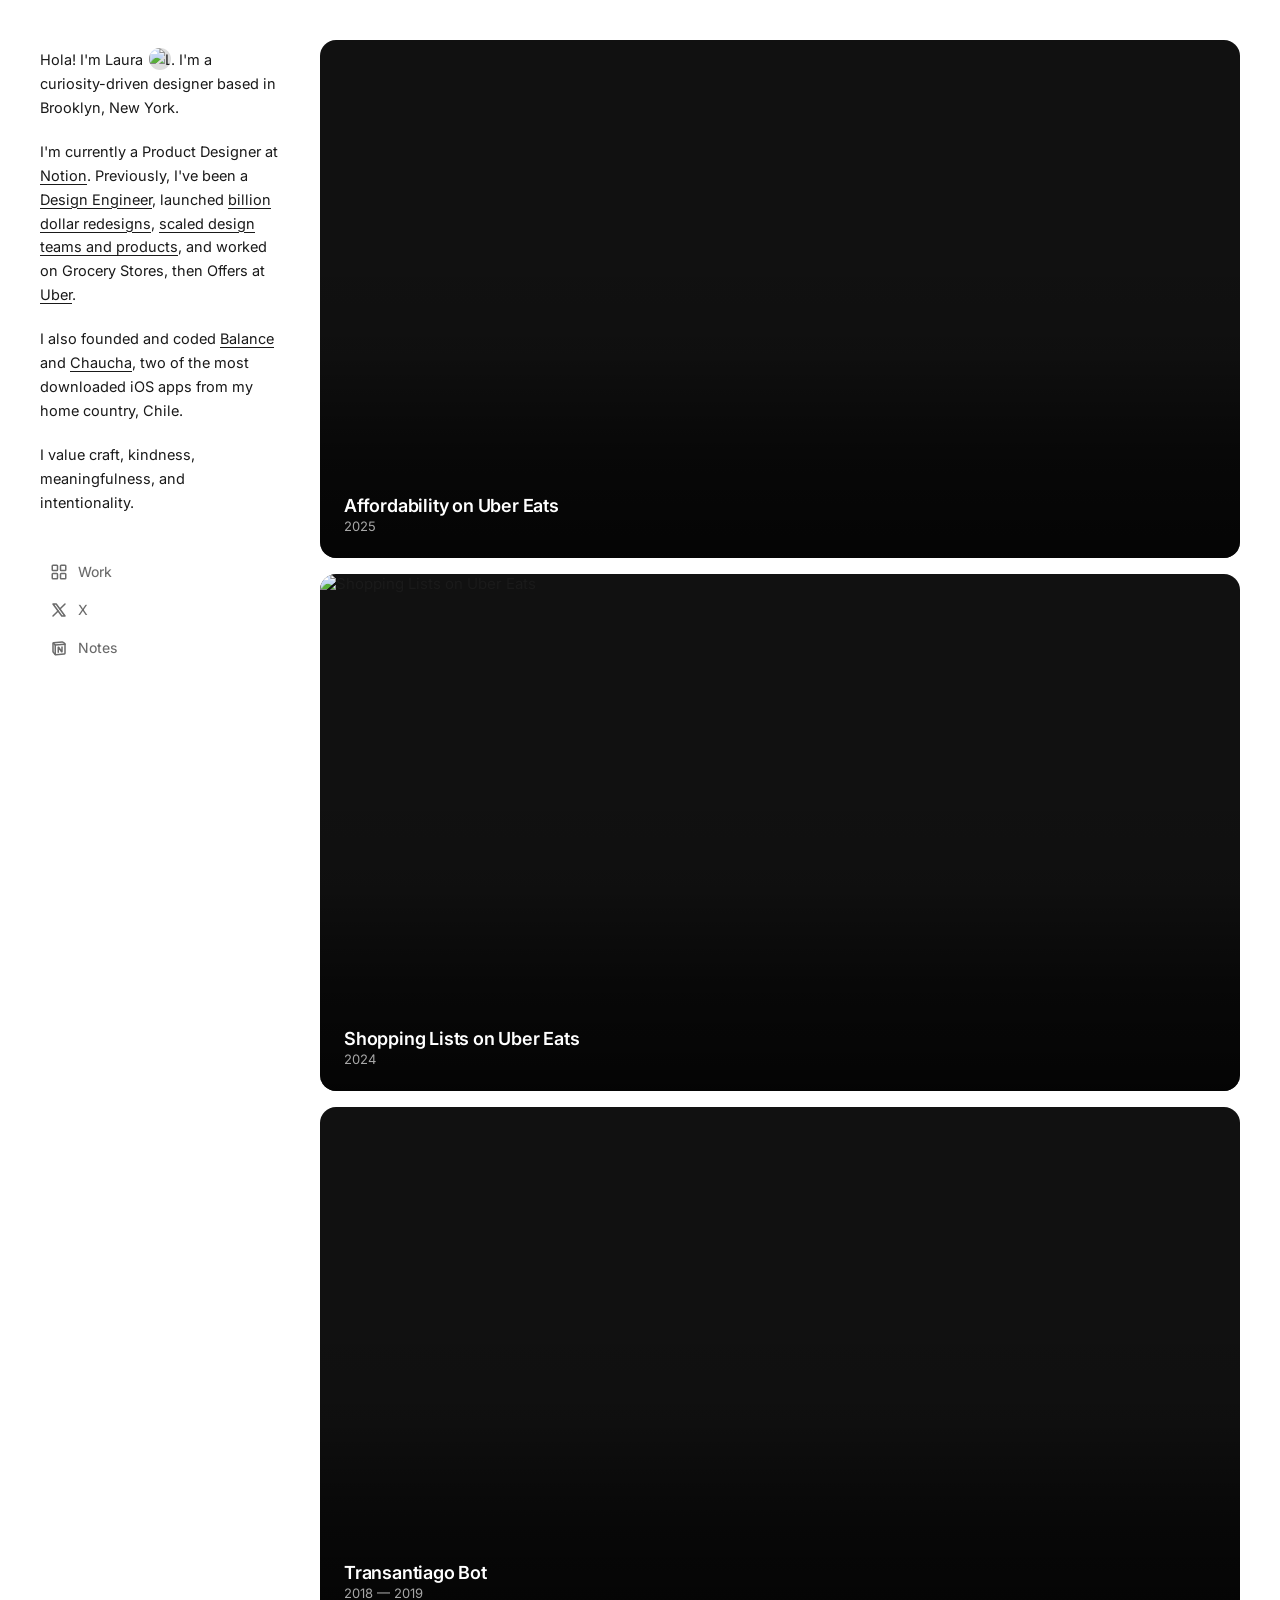
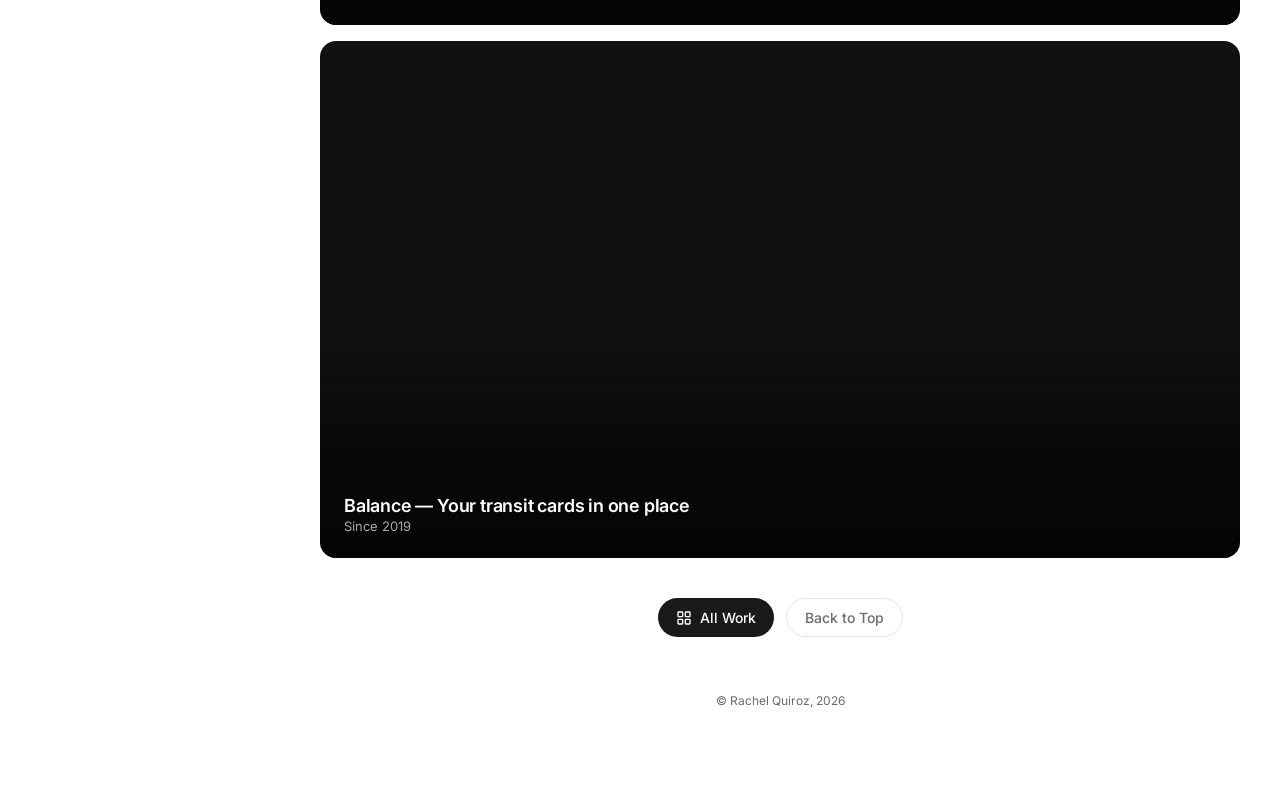
==== Index.html @ 3ce71fff "primer commit: proyecto inicial" ====
<!DOCTYPE html>
<html lang="en">
<head>
  <meta charset="UTF-8" />
  <meta name="viewport" content="width=device-width, initial-scale=1.0" />
  <title>Laura Sandoval — Product Designer at Notion</title>
  <link rel="stylesheet" href="Style.css" />
  <link rel="preconnect" href="https://fonts.googleapis.com" />
  <link rel="preconnect" href="https://fonts.gstatic.com" crossorigin />
  <link href="https://fonts.googleapis.com/css2?family=Inter:wght@300;400;500;600&display=swap" rel="stylesheet" />
  <style>
    *, *::before, *::after {
      box-sizing: border-box;
      margin: 0;
      padding: 0;
    }

    :root {
      --bg: #ffffff;
      --text: #1a1a1a;
      --text-secondary: #6b6b6b;
      --border: #e5e5e5;
      --nav-width: 260px;
      --sidebar-width: 320px;
    }

    html {
      font-family: 'Inter', -apple-system, BlinkMacSystemFont, sans-serif;
      background: var(--bg);
      color: var(--text);
      font-size: 15px;
      -webkit-font-smoothing: antialiased;
    }

    a {
      color: inherit;
      text-decoration: none;
    }

    /* ── TOP NAV (mobile tabs) ── */
    .nav-tabs {
      display: none;
      position: fixed;
      bottom: 0;
      left: 0;
      right: 0;
      z-index: 100;
      background: rgba(255,255,255,0.92);
      backdrop-filter: blur(12px);
      border-top: 1px solid var(--border);
      padding: 8px 0 max(8px, env(safe-area-inset-bottom));
      justify-content: space-around;
    }

    .nav-tabs a {
      display: flex;
      flex-direction: column;
      align-items: center;
      gap: 4px;
      font-size: 11px;
      color: var(--text-secondary);
      padding: 4px 16px;
    }

    .nav-tabs a svg {
      width: 22px;
      height: 22px;
    }

    /* ── LAYOUT ── */
    .home {
      display: flex;
      min-height: 100vh;
    }

    /* ── SIDEBAR ── */
    .sidebar {
      width: var(--sidebar-width);
      min-height: 100vh;
      padding: 48px 40px;
      position: sticky;
      top: 0;
      height: 100vh;
      display: flex;
      flex-direction: column;
      gap: 40px;
      flex-shrink: 0;
    }

    .intro p {
      line-height: 1.65;
      color: var(--text);
      font-size: 14.5px;
    }

    .intro p + p {
      margin-top: 20px;
    }

    .intro a {
      text-decoration: underline;
      text-underline-offset: 3px;
    }

    .intro a:hover {
      opacity: 0.6;
    }

    .emoji-avatar {
      display: inline-block;
      width: 22px;
      height: 22px;
      border-radius: 50%;
      vertical-align: -5px;
      margin-left: 2px;
      background: #ddd;
      overflow: hidden;
    }

    .emoji-avatar img {
      width: 100%;
      height: 100%;
      object-fit: cover;
    }

    /* Sidebar nav buttons */
    .sidebar-nav {
      display: flex;
      flex-direction: column;
      gap: 4px;
    }

    .sidebar-nav a {
      display: flex;
      align-items: center;
      gap: 10px;
      padding: 8px 10px;
      border-radius: 8px;
      color: var(--text-secondary);
      font-size: 14px;
      font-weight: 450;
      transition: background 0.15s, color 0.15s;
    }

    .sidebar-nav a:hover {
      background: #f5f5f5;
      color: var(--text);
    }

    .sidebar-nav a svg {
      width: 18px;
      height: 18px;
      flex-shrink: 0;
      stroke: currentColor;
    }

    /* ── PROJECTS GRID ── */
    .featured-projects {
      flex: 1;
      padding: 40px 40px 40px 0;
      display: flex;
      flex-direction: column;
      gap: 16px;
    }

    .project-card {
      position: relative;
      border-radius: 16px;
      overflow: hidden;
      background: #111;
      aspect-ratio: 16 / 9;
      cursor: pointer;
      flex-shrink: 0;
    }

    .project-card:hover .project-thumbnail {
      transform: scale(1.02);
    }

    .project-thumbnail {
      width: 100%;
      height: 100%;
      object-fit: cover;
      display: block;
      transition: transform 0.4s ease;
    }

    .project-card video.project-thumbnail {
      width: 100%;
      height: 100%;
      object-fit: cover;
    }

    /* Progressive blur overlay */
    .project-overlay {
      position: absolute;
      inset: 0;
      background: linear-gradient(
        to bottom,
        transparent 40%,
        rgba(0,0,0,0.1) 60%,
        rgba(0,0,0,0.55) 80%,
        rgba(0,0,0,0.75) 100%
      );
      display: flex;
      align-items: flex-end;
      padding: 24px;
      gap: 6px;
    }

    .project-info {
      display: flex;
      flex-direction: column;
      gap: 2px;
    }

    .project-title {
      color: #fff;
      font-size: 18px;
      font-weight: 600;
      letter-spacing: -0.2px;
    }

    .project-year {
      color: rgba(255,255,255,0.65);
      font-size: 13px;
      font-weight: 400;
    }

    /* ── VIEW ALL BUTTON ── */
    .view-all-wrap {
      display: flex;
      justify-content: center;
      padding: 24px 0 16px;
      gap: 12px;
    }

    .btn {
      display: inline-flex;
      align-items: center;
      gap: 8px;
      padding: 10px 18px;
      border-radius: 100px;
      font-size: 14px;
      font-weight: 500;
      cursor: pointer;
      border: none;
      transition: background 0.15s, opacity 0.15s;
      font-family: inherit;
    }

    .btn-secondary {
      background: #1a1a1a;
      color: #fff;
    }

    .btn-secondary:hover {
      opacity: 0.8;
    }

    .btn-tertiary {
      background: transparent;
      color: var(--text-secondary);
      border: 1px solid var(--border);
    }

    .btn-tertiary:hover {
      background: #f5f5f5;
      color: var(--text);
    }

    .btn svg {
      width: 16px;
      height: 16px;
    }

    /* ── FOOTER ── */
    footer {
      text-align: center;
      font-size: 12px;
      color: var(--text-secondary);
      padding: 24px 0 40px;
    }

    /* ── RESPONSIVE ── */
    @media (max-width: 860px) {
      .home {
        flex-direction: column;
      }

      .sidebar {
        width: 100%;
        height: auto;
        position: static;
        padding: 32px 24px 24px;
        gap: 28px;
      }

      .sidebar-nav {
        flex-direction: row;
        flex-wrap: wrap;
      }

      .featured-projects {
        padding: 0 24px 100px;
      }

      .nav-tabs {
        display: flex;
      }

      .project-title {
        font-size: 15px;
      }
    }

    @media (max-width: 480px) {
      .sidebar {
        padding: 28px 20px 20px;
      }

      .featured-projects {
        padding: 0 16px 100px;
      }
    }
  </style>
</head>
<body>

  <!-- Mobile bottom nav -->
  <nav class="nav-tabs">
    <a href="#">
      <svg viewBox="0 0 24 24" fill="none" stroke="currentColor" stroke-width="2" stroke-linecap="round" stroke-linejoin="round"><rect x="3" y="3" width="7" height="7" rx="1"/><rect x="14" y="3" width="7" height="7" rx="1"/><rect x="3" y="14" width="7" height="7" rx="1"/><rect x="14" y="14" width="7" height="7" rx="1"/></svg>
      Work
    </a>
    <a href="https://x.com/laurasideral" target="_blank">
      <svg viewBox="0 0 24 24" fill="none" stroke="currentColor" stroke-width="2" stroke-linecap="round" stroke-linejoin="round"><path d="M4 4l11.733 16h4.267l-11.733-16z"/><path d="M4 20l6.768-6.768m2.46-2.46L20 4"/></svg>
      X
    </a>
    <a href="https://notes.lausandoval.com/" target="_blank">
      <svg viewBox="0 0 24 24" fill="none" stroke="currentColor" stroke-width="2" stroke-linecap="round" stroke-linejoin="round"><path d="M11 17.5v-6.5h.5l4 6h.5v-6.5"/><path d="M19.077 20.071l-11.53.887a1 1 0 0 1-.876-.397l-2.471-3.294a1 1 0 0 1-.2-.6v-10.741a1 1 0 0 1 .923-.997l11.389-.876a2 2 0 0 1 1.262.33l1.535 1.023a2 2 0 0 1 .891 1.664v12.004a1 1 0 0 1-.923.997z"/><path d="M4.5 5.5l2.5 2.5"/><path d="M20 7l-13 1v12.5"/></svg>
      Notes
    </a>
  </nav>

  <div class="home">

    <!-- ── SIDEBAR ── -->
    <section class="sidebar">
      <div class="intro">
        <p>Hola! I'm Laura <span class="emoji-avatar"><img src="https://assets.lausandoval.com/profile-pic.jpg" alt="Laura Sandoval" /></span>. I'm a curiosity-driven designer based in Brooklyn, New York.</p>
        <p>I'm currently a Product Designer at <a href="https://notion.so">Notion</a>. Previously, I've been a <a href="#">Design Engineer</a>, launched <a href="#">billion dollar redesigns</a>, <a href="#">scaled design teams and products</a>, and worked on Grocery Stores, then Offers at <a href="#">Uber</a>.</p>
        <p>I also founded and coded <a href="#">Balance</a> and <a href="#">Chaucha</a>, two of the most downloaded iOS apps from my home country, Chile.</p>
        <p>I value craft, kindness, meaningfulness, and intentionality.</p>
      </div>

      <nav class="sidebar-nav">
        <a href="#">
          <svg viewBox="0 0 24 24" fill="none" stroke="currentColor" stroke-width="2" stroke-linecap="round" stroke-linejoin="round"><rect x="3" y="3" width="7" height="7" rx="1"/><rect x="14" y="3" width="7" height="7" rx="1"/><rect x="3" y="14" width="7" height="7" rx="1"/><rect x="14" y="14" width="7" height="7" rx="1"/></svg>
          Work
        </a>
        <a href="https://x.com/laurasideral" target="_blank">
          <svg viewBox="0 0 24 24" fill="none" stroke="currentColor" stroke-width="2" stroke-linecap="round" stroke-linejoin="round"><path d="M4 4l11.733 16h4.267l-11.733-16z"/><path d="M4 20l6.768-6.768m2.46-2.46L20 4"/></svg>
          X
        </a>
        <a href="https://notes.lausandoval.com/" target="_blank">
          <svg viewBox="0 0 24 24" fill="none" stroke="currentColor" stroke-width="2" stroke-linecap="round" stroke-linejoin="round"><path d="M11 17.5v-6.5h.5l4 6h.5v-6.5"/><path d="M19.077 20.071l-11.53.887a1 1 0 0 1-.876-.397l-2.471-3.294a1 1 0 0 1-.2-.6v-10.741a1 1 0 0 1 .923-.997l11.389-.876a2 2 0 0 1 1.262.33l1.535 1.023a2 2 0 0 1 .891 1.664v12.004a1 1 0 0 1-.923.997z"/><path d="M4.5 5.5l2.5 2.5"/><path d="M20 7l-13 1v12.5"/></svg>
          Notes
        </a>
      </nav>
    </section>

    <!-- ── PROJECTS ── -->
    <section class="featured-projects">

      <!-- Project 1 -->
      <a href="#" class="project-card">
        <video class="project-thumbnail" autoplay muted loop playsinline preload="metadata">
          <source src="https://assets.lausandoval.com/design-work/uber/uber-eats-affordability/savings-tracker-cover.mp4" type="video/mp4" />
        </video>
        <div class="project-overlay">
          <div class="project-info">
            <span class="project-title">Affordability on Uber Eats</span>
            <span class="project-year">2025</span>
          </div>
        </div>
      </a>

      <!-- Project 2 -->
      <a href="#" class="project-card">
        <img class="project-thumbnail" src="https://assets.lausandoval.com/design-work/uber/shopping-lists/shopping-lists-cover.png" alt="Shopping Lists on Uber Eats" loading="lazy" />
        <div class="project-overlay">
          <div class="project-info">
            <span class="project-title">Shopping Lists on Uber Eats</span>
            <span class="project-year">2024</span>
          </div>
        </div>
      </a>

      <!-- Project 3 -->
      <a href="#" class="project-card">
        <video class="project-thumbnail" autoplay muted loop playsinline preload="metadata">
          <source src="https://assets.lausandoval.com/design-work/transantiago-bot/transantiago-bot-cover.mp4" type="video/mp4" />
        </video>
        <div class="project-overlay">
          <div class="project-info">
            <span class="project-title">Transantiago Bot</span>
            <span class="project-year">2018 — 2019</span>
          </div>
        </div>
      </a>

      <!-- Project 4 -->
      <a href="#" class="project-card">
        <video class="project-thumbnail" autoplay muted loop playsinline preload="metadata">
          <source src="https://assets.lausandoval.com/design-work/balance/app/balance-cover.mp4" type="video/mp4" />
        </video>
        <div class="project-overlay">
          <div class="project-info">
            <span class="project-title">Balance — Your transit cards in one place</span>
            <span class="project-year">Since 2019</span>
          </div>
        </div>
      </a>

      <!-- View All -->
      <div class="view-all-wrap">
        <button class="btn btn-secondary">
          <svg viewBox="0 0 24 24" fill="none" stroke="currentColor" stroke-width="2" stroke-linecap="round" stroke-linejoin="round"><rect x="3" y="3" width="7" height="7" rx="1"/><rect x="14" y="3" width="7" height="7" rx="1"/><rect x="3" y="14" width="7" height="7" rx="1"/><rect x="14" y="14" width="7" height="7" rx="1"/></svg>
          All Work
        </button>
        <button class="btn btn-tertiary">Back to Top</button>
      </div>

      <footer>
        <p>© Rachel Quiroz, 2026</p>
      </footer>

    </section>
  </div>

</body>
</html>
---- Style.css ----
/* ── RESET ── */
*, *::before, *::after {
  box-sizing: border-box;
  margin: 0;
  padding: 0;
}

/* ── VARIABLES ── */
:root {
  --bg: #ffffff;
  --text: #1a1a1a;
  --text-secondary: #6b6b6b;
  --border: #e5e5e5;
  --nav-width: 260px;
  --sidebar-width: 320px;
}

/* ── BASE ── */
html {
  font-family: 'Inter', -apple-system, BlinkMacSystemFont, sans-serif;
  background: var(--bg);
  color: var(--text);
  font-size: 15px;
  -webkit-font-smoothing: antialiased;
}

a {
  color: inherit;
  text-decoration: none;
}

/* ── MOBILE BOTTOM NAV ── */
.nav-tabs {
  display: none;
  position: fixed;
  bottom: 0;
  left: 0;
  right: 0;
  z-index: 100;
  background: rgba(255, 255, 255, 0.92);
  backdrop-filter: blur(12px);
  border-top: 1px solid var(--border);
  padding: 8px 0 max(8px, env(safe-area-inset-bottom));
  justify-content: space-around;
}

.nav-tabs a {
  display: flex;
  flex-direction: column;
  align-items: center;
  gap: 4px;
  font-size: 11px;
  color: var(--text-secondary);
  padding: 4px 16px;
}

.nav-tabs a svg {
  width: 22px;
  height: 22px;
}

/* ── LAYOUT ── */
.home {
  display: flex;
  min-height: 100vh;
}

/* ── SIDEBAR ── */
.sidebar {
  width: var(--sidebar-width);
  min-height: 100vh;
  padding: 48px 40px;
  position: sticky;
  top: 0;
  height: 100vh;
  display: flex;
  flex-direction: column;
  gap: 40px;
  flex-shrink: 0;
}

.intro p {
  line-height: 1.65;
  color: var(--text);
  font-size: 14.5px;
}

.intro p + p {
  margin-top: 20px;
}

.intro a {
  text-decoration: underline;
  text-underline-offset: 3px;
}

.intro a:hover {
  opacity: 0.6;
}

.emoji-avatar {
  display: inline-block;
  width: 22px;
  height: 22px;
  border-radius: 50%;
  vertical-align: -5px;
  margin-left: 2px;
  background: #ddd;
  overflow: hidden;
}

.emoji-avatar img {
  width: 100%;
  height: 100%;
  object-fit: cover;
}

/* ── SIDEBAR NAV ── */
.sidebar-nav {
  display: flex;
  flex-direction: column;
  gap: 4px;
}

.sidebar-nav a {
  display: flex;
  align-items: center;
  gap: 10px;
  padding: 8px 10px;
  border-radius: 8px;
  color: var(--text-secondary);
  font-size: 14px;
  font-weight: 450;
  transition: background 0.15s, color 0.15s;
}

.sidebar-nav a:hover {
  background: #f5f5f5;
  color: var(--text);
}

.sidebar-nav a svg {
  width: 18px;
  height: 18px;
  flex-shrink: 0;
  stroke: currentColor;
}

/* ── PROJECTS FEED ── */
.featured-projects {
  flex: 1;
  padding: 40px 40px 40px 0;
  display: flex;
  flex-direction: column;
  gap: 16px;
}

.project-card {
  position: relative;
  border-radius: 16px;
  overflow: hidden;
  background: #111;
  aspect-ratio: 16 / 9;
  cursor: pointer;
  flex-shrink: 0;
}

.project-card:hover .project-thumbnail {
  transform: scale(1.02);
}

.project-thumbnail {
  width: 100%;
  height: 100%;
  object-fit: cover;
  display: block;
  transition: transform 0.4s ease;
}

.project-card video.project-thumbnail {
  width: 100%;
  height: 100%;
  object-fit: cover;
}

/* Progressive blur overlay */
.project-overlay {
  position: absolute;
  inset: 0;
  background: linear-gradient(
    to bottom,
    transparent 40%,
    rgba(0, 0, 0, 0.1) 60%,
    rgba(0, 0, 0, 0.55) 80%,
    rgba(0, 0, 0, 0.75) 100%
  );
  display: flex;
  align-items: flex-end;
  padding: 24px;
  gap: 6px;
}

.project-info {
  display: flex;
  flex-direction: column;
  gap: 2px;
}

.project-title {
  color: #fff;
  font-size: 18px;
  font-weight: 600;
  letter-spacing: -0.2px;
}

.project-year {
  color: rgba(255, 255, 255, 0.65);
  font-size: 13px;
  font-weight: 400;
}

/* ── BUTTONS ── */
.view-all-wrap {
  display: flex;
  justify-content: center;
  padding: 24px 0 16px;
  gap: 12px;
}

.btn {
  display: inline-flex;
  align-items: center;
  gap: 8px;
  padding: 10px 18px;
  border-radius: 100px;
  font-size: 14px;
  font-weight: 500;
  cursor: pointer;
  border: none;
  transition: background 0.15s, opacity 0.15s;
  font-family: inherit;
}

.btn-secondary {
  background: #1a1a1a;
  color: #fff;
}

.btn-secondary:hover {
  opacity: 0.8;
}

.btn-tertiary {
  background: transparent;
  color: var(--text-secondary);
  border: 1px solid var(--border);
}

.btn-tertiary:hover {
  background: #f5f5f5;
  color: var(--text);
}

.btn svg {
  width: 16px;
  height: 16px;
}

/* ── FOOTER ── */
footer {
  text-align: center;
  font-size: 12px;
  color: var(--text-secondary);
  padding: 24px 0 40px;
}

/* ── RESPONSIVE ── */
@media (max-width: 860px) {
  .home {
    flex-direction: column;
  }

  .sidebar {
    width: 100%;
    height: auto;
    position: static;
    padding: 32px 24px 24px;
    gap: 28px;
  }

  .sidebar-nav {
    flex-direction: row;
    flex-wrap: wrap;
  }

  .featured-projects {
    padding: 0 24px 100px;
  }

  .nav-tabs {
    display: flex;
  }

  .project-title {
    font-size: 15px;
  }
}

@media (max-width: 480px) {
  .sidebar {
    padding: 28px 20px 20px;
  }

  .featured-projects {
    padding: 0 16px 100px;
  }
}
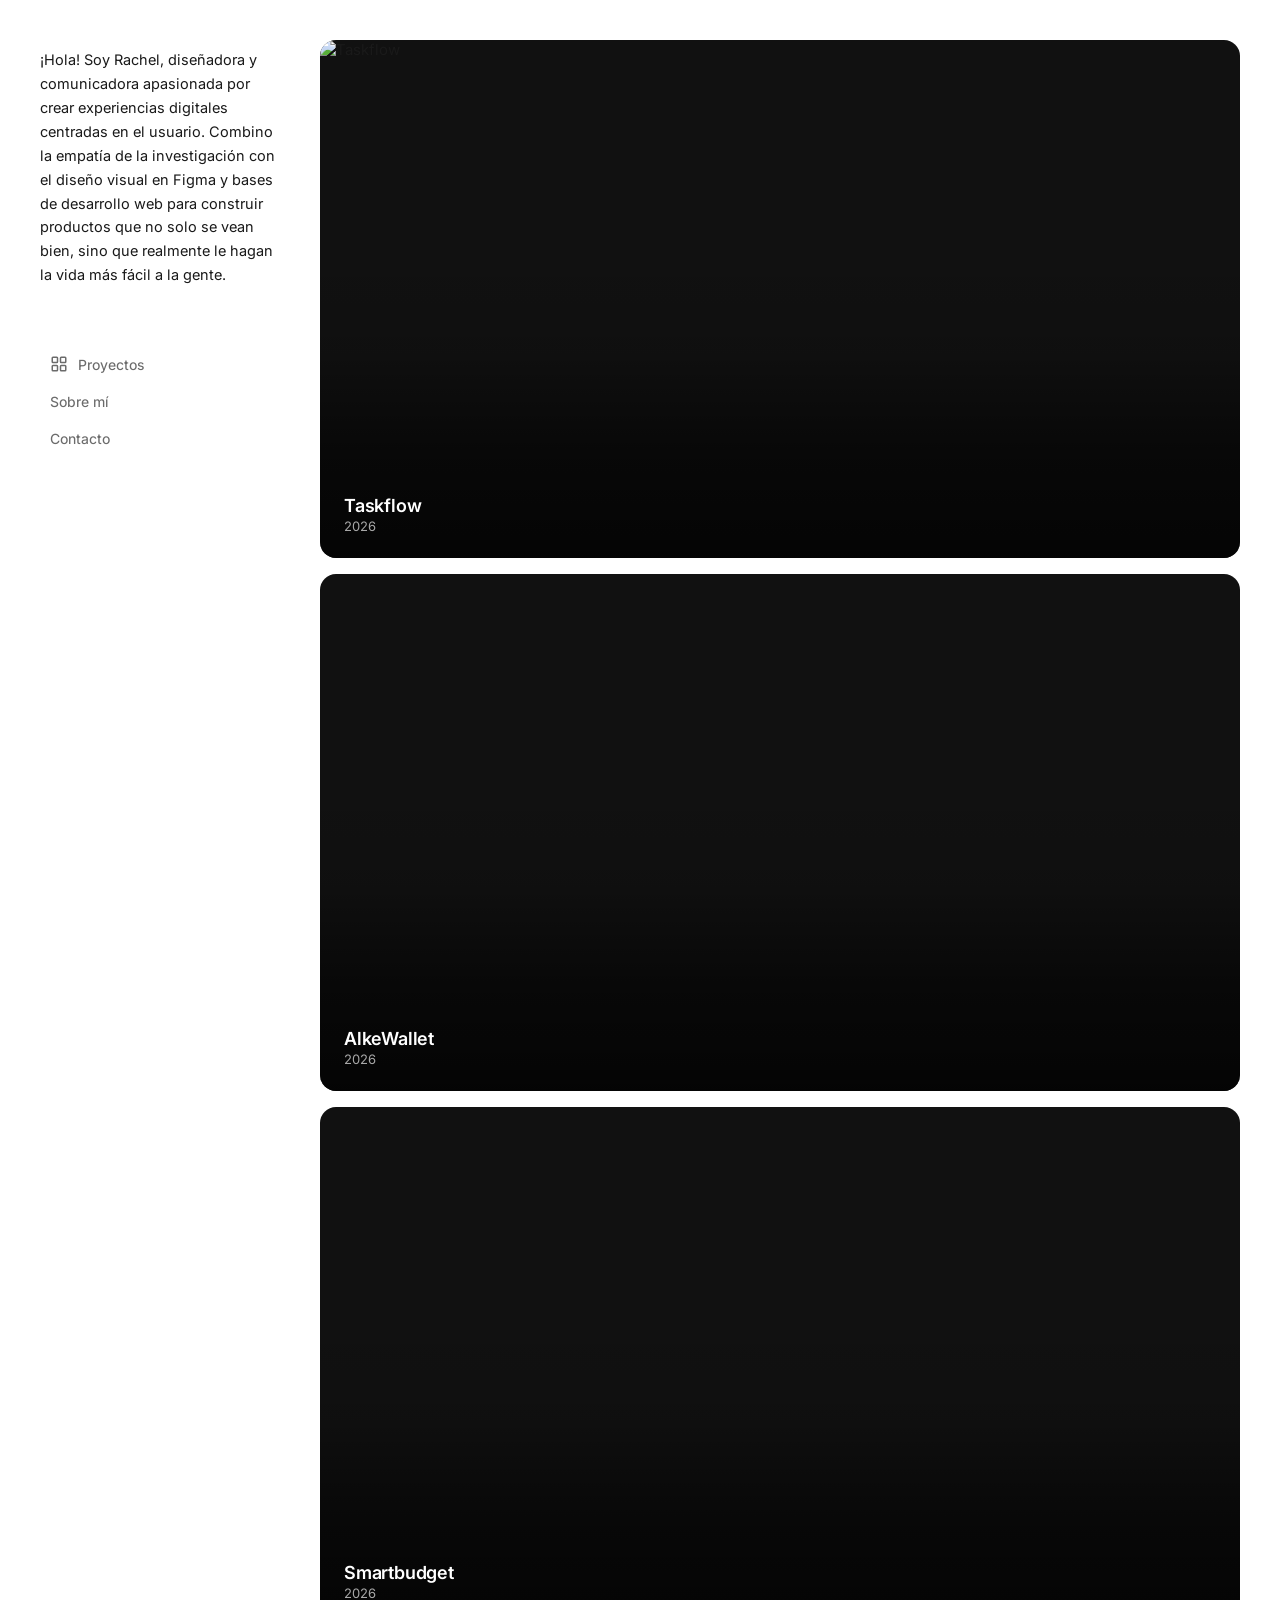
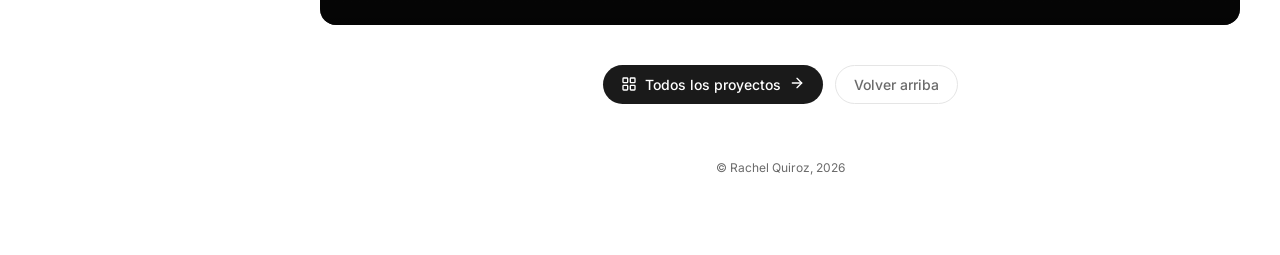
==== commit 9d572fec: "correcciones botones" ====
--- a/Index.html
+++ b/Index.html
@@ -1,445 +1,158 @@
-
 <!DOCTYPE html>
 <html lang="en">
+
 <head>
   <meta charset="UTF-8" />
   <meta name="viewport" content="width=device-width, initial-scale=1.0" />
-  <title>Laura Sandoval — Product Designer at Notion</title>
+  <title>Rachel Quiroz - Product Designer</title>
   <link rel="stylesheet" href="Style.css" />
   <link rel="preconnect" href="https://fonts.googleapis.com" />
   <link rel="preconnect" href="https://fonts.gstatic.com" crossorigin />
   <link href="https://fonts.googleapis.com/css2?family=Inter:wght@300;400;500;600&display=swap" rel="stylesheet" />
-  <style>
-    *, *::before, *::after {
-      box-sizing: border-box;
-      margin: 0;
-      padding: 0;
-    }
 
-    :root {
-      --bg: #ffffff;
-      --text: #1a1a1a;
-      --text-secondary: #6b6b6b;
-      --border: #e5e5e5;
-      --nav-width: 260px;
-      --sidebar-width: 320px;
-    }
+  <head>
 
-    html {
-      font-family: 'Inter', -apple-system, BlinkMacSystemFont, sans-serif;
-      background: var(--bg);
-      color: var(--text);
-      font-size: 15px;
-      -webkit-font-smoothing: antialiased;
-    }
+  <body>
 
-    a {
-      color: inherit;
-      text-decoration: none;
-    }
+    <!-- Mobile bottom nav -->
+    <nav class="nav-tabs">
+      <a href="#">
+        <svg viewBox="0 0 24 24" fill="none" stroke="currentColor" stroke-width="2" stroke-linecap="round"
+          stroke-linejoin="round">
+          <rect x="3" y="3" width="7" height="7" rx="1" />
+          <rect x="14" y="3" width="7" height="7" rx="1" />
+          <rect x="3" y="14" width="7" height="7" rx="1" />
+          <rect x="14" y="14" width="7" height="7" rx="1" />
+        </svg>
+        Work
+      </a>
+      <a href="https://x.com/laurasideral" target="_blank">
+        <svg viewBox="0 0 24 24" fill="none" stroke="currentColor" stroke-width="2" stroke-linecap="round"
+          stroke-linejoin="round">
+          <path d="M4 4l11.733 16h4.267l-11.733-16z" />
+          <path d="M4 20l6.768-6.768m2.46-2.46L20 4" />
+        </svg>
 
-    /* ── TOP NAV (mobile tabs) ── */
-    .nav-tabs {
-      display: none;
-      position: fixed;
-      bottom: 0;
-      left: 0;
-      right: 0;
-      z-index: 100;
-      background: rgba(255,255,255,0.92);
-      backdrop-filter: blur(12px);
-      border-top: 1px solid var(--border);
-      padding: 8px 0 max(8px, env(safe-area-inset-bottom));
-      justify-content: space-around;
-    }
+      </a>
+      <a href="https://notes.lausandoval.com/" target="_blank">
+        <svg viewBox="0 0 24 24" fill="none" stroke="currentColor" stroke-width="2" stroke-linecap="round"
+          stroke-linejoin="round">
+          <path d="M11 17.5v-6.5h.5l4 6h.5v-6.5" />
+          <path
+            d="M19.077 20.071l-11.53.887a1 1 0 0 1-.876-.397l-2.471-3.294a1 1 0 0 1-.2-.6v-10.741a1 1 0 0 1 .923-.997l11.389-.876a2 2 0 0 1 1.262.33l1.535 1.023a2 2 0 0 1 .891 1.664v12.004a1 1 0 0 1-.923.997z" />
+          <path d="M4.5 5.5l2.5 2.5" />
+          <path d="M20 7l-13 1v12.5" />
+        </svg>
+        About me
+      </a>
+    </nav>
 
-    .nav-tabs a {
-      display: flex;
-      flex-direction: column;
-      align-items: center;
-      gap: 4px;
-      font-size: 11px;
-      color: var(--text-secondary);
-      padding: 4px 16px;
-    }
+    <div class="home">
 
-    .nav-tabs a svg {
-      width: 22px;
-      height: 22px;
-    }
+      <!-- ── SIDEBAR ── -->
+      <section class="sidebar">
+        <div class="intro">
+          <p>¡Hola! Soy Rachel, diseñadora y comunicadora apasionada por crear experiencias digitales centradas en el
+            usuario. Combino la empatía de la investigación con el diseño visual en Figma y bases de desarrollo web para
+            construir productos que no solo se vean bien, sino que realmente le hagan la vida más fácil a la gente.
+          <p>
+        </div>
 
-    /* ── LAYOUT ── */
-    .home {
-      display: flex;
-      min-height: 100vh;
-    }
+        <nav class="sidebar-nav">
+          <a href="#">
+            <svg viewBox="0 0 24 24" fill="none" stroke="currentColor" stroke-width="2" stroke-linecap="round"
+              stroke-linejoin="round">
+              <rect x="3" y="3" width="7" height="7" rx="1" />
+              <rect x="14" y="3" width="7" height="7" rx="1" />
+              <rect x="3" y="14" width="7" height="7" rx="1" />
+              <rect x="14" y="14" width="7" height="7" rx="1" />
+            </svg>
+            Proyectos
+          </a>
+          <a href="https://x.com/laurasideral" target="_blank">
+          
+            Sobre mí
+          </a>
+          <a href="https://notes.lausandoval.com/" target="_blank">
 
-    /* ── SIDEBAR ── */
-    .sidebar {
-      width: var(--sidebar-width);
-      min-height: 100vh;
-      padding: 48px 40px;
-      position: sticky;
-      top: 0;
-      height: 100vh;
-      display: flex;
-      flex-direction: column;
-      gap: 40px;
-      flex-shrink: 0;
-    }
+            Contacto
+          </a>
+        </nav>
+      </section>
 
-    .intro p {
-      line-height: 1.65;
-      color: var(--text);
-      font-size: 14.5px;
-    }
+      <!-- ── PROJECTS ── -->
+      <section class="featured-projects">
 
-    .intro p + p {
-      margin-top: 20px;
-    }
+        <!-- Project 1 -->
+        <a href="#" class="project-card">
+          <img class="project-thumbnail"
+            src="https://assets.lausandoval.com/design-work/uber/shopping-lists/shopping-lists-cover.png" alt="Taskflow"
+            loading="lazy" />
+          <div class="project-overlay">
+            <div class="project-info">
+              <span class="project-title">Taskflow</span>
+              <span class="project-year">2026</span>
+            </div>
+          </div>
+        </a>
 
-    .intro a {
-      text-decoration: underline;
-      text-underline-offset: 3px;
-    }
+        <!-- Project 2 -->
+        <a href="#" class="project-card">
+          <video class="project-thumbnail" autoplay muted loop playsinline preload="metadata">
+            <source src="https://assets.lausandoval.com/design-work/transantiago-bot/transantiago-bot-cover.mp4"
+              type="video/mp4" />
+          </video>
+          <div class="project-overlay">
+            <div class="project-info">
+              <span class="project-title">AlkeWallet</span>
+              <span class="project-year">2026</span>
+            </div>
+          </div>
+        </a>
 
-    .intro a:hover {
-      opacity: 0.6;
-    }
+        <!-- Project 3 -->
+        <a href="#" class="project-card">
+          <video class="project-thumbnail" autoplay muted loop playsinline preload="metadata">
+            <source src="https://assets.lausandoval.com/design-work/balance/app/balance-cover.mp4" type="video/mp4" />
+          </video>
+          <div class="project-overlay">
+            <div class="project-info">
+              <span class="project-title">Smartbudget</span>
+              <span class="project-year">2026</span>
+            </div>
+          </div>
+        </a>
 
-    .emoji-avatar {
-      display: inline-block;
-      width: 22px;
-      height: 22px;
-      border-radius: 50%;
-      vertical-align: -5px;
-      margin-left: 2px;
-      background: #ddd;
-      overflow: hidden;
-    }
+        <!-- View All -->
+        <div class="view-all-wrap">
+          <a href="https://rqsalinas.myportfolio.com" target="_blank" rel="noopener noreferrer"
+            class="btn btn-secondary">
+            <svg viewBox="0 0 24 24" fill="none" stroke="currentColor" stroke-width="2" stroke-linecap="round"
+              stroke-linejoin="round">
+              <rect x="3" y="3" width="7" height="7" rx="1" />
+              <rect x="14" y="3" width="7" height="7" rx="1" />
+              <rect x="3" y="14" width="7" height="7" rx="1" />
+              <rect x="14" y="14" width="7" height="7" rx="1" />
+            </svg>
+            Todos los proyectos
+            <div class="btn-arrow">
+              <svg viewBox="0 0 24 24" fill="none" stroke="currentColor" stroke-width="2" stroke-linecap="round"
+                stroke-linejoin="round">
+                <line x1="5" y1="12" x2="19" y2="12" />
+                <polyline points="12 5 19 12 12 19" />
+              </svg>
+            </div>
+          </a>
 
-    .emoji-avatar img {
-      width: 100%;
-      height: 100%;
-      object-fit: cover;
-    }
+          <button class="btn btn-tertiary" onclick="window.scrollTo({ top: 0, behavior: 'smooth' });">
+            Volver arriba
+          </button>
+        </div>
 
-    /* Sidebar nav buttons */
-    .sidebar-nav {
-      display: flex;
-      flex-direction: column;
-      gap: 4px;
-    }
+        <footer>
+          <p>© Rachel Quiroz, 2026</p>
+        </footer>
 
-    .sidebar-nav a {
-      display: flex;
-      align-items: center;
-      gap: 10px;
-      padding: 8px 10px;
-      border-radius: 8px;
-      color: var(--text-secondary);
-      font-size: 14px;
-      font-weight: 450;
-      transition: background 0.15s, color 0.15s;
-    }
+  </body>
 
-    .sidebar-nav a:hover {
-      background: #f5f5f5;
-      color: var(--text);
-    }
-
-    .sidebar-nav a svg {
-      width: 18px;
-      height: 18px;
-      flex-shrink: 0;
-      stroke: currentColor;
-    }
-
-    /* ── PROJECTS GRID ── */
-    .featured-projects {
-      flex: 1;
-      padding: 40px 40px 40px 0;
-      display: flex;
-      flex-direction: column;
-      gap: 16px;
-    }
-
-    .project-card {
-      position: relative;
-      border-radius: 16px;
-      overflow: hidden;
-      background: #111;
-      aspect-ratio: 16 / 9;
-      cursor: pointer;
-      flex-shrink: 0;
-    }
-
-    .project-card:hover .project-thumbnail {
-      transform: scale(1.02);
-    }
-
-    .project-thumbnail {
-      width: 100%;
-      height: 100%;
-      object-fit: cover;
-      display: block;
-      transition: transform 0.4s ease;
-    }
-
-    .project-card video.project-thumbnail {
-      width: 100%;
-      height: 100%;
-      object-fit: cover;
-    }
-
-    /* Progressive blur overlay */
-    .project-overlay {
-      position: absolute;
-      inset: 0;
-      background: linear-gradient(
-        to bottom,
-        transparent 40%,
-        rgba(0,0,0,0.1) 60%,
-        rgba(0,0,0,0.55) 80%,
-        rgba(0,0,0,0.75) 100%
-      );
-      display: flex;
-      align-items: flex-end;
-      padding: 24px;
-      gap: 6px;
-    }
-
-    .project-info {
-      display: flex;
-      flex-direction: column;
-      gap: 2px;
-    }
-
-    .project-title {
-      color: #fff;
-      font-size: 18px;
-      font-weight: 600;
-      letter-spacing: -0.2px;
-    }
-
-    .project-year {
-      color: rgba(255,255,255,0.65);
-      font-size: 13px;
-      font-weight: 400;
-    }
-
-    /* ── VIEW ALL BUTTON ── */
-    .view-all-wrap {
-      display: flex;
-      justify-content: center;
-      padding: 24px 0 16px;
-      gap: 12px;
-    }
-
-    .btn {
-      display: inline-flex;
-      align-items: center;
-      gap: 8px;
-      padding: 10px 18px;
-      border-radius: 100px;
-      font-size: 14px;
-      font-weight: 500;
-      cursor: pointer;
-      border: none;
-      transition: background 0.15s, opacity 0.15s;
-      font-family: inherit;
-    }
-
-    .btn-secondary {
-      background: #1a1a1a;
-      color: #fff;
-    }
-
-    .btn-secondary:hover {
-      opacity: 0.8;
-    }
-
-    .btn-tertiary {
-      background: transparent;
-      color: var(--text-secondary);
-      border: 1px solid var(--border);
-    }
-
-    .btn-tertiary:hover {
-      background: #f5f5f5;
-      color: var(--text);
-    }
-
-    .btn svg {
-      width: 16px;
-      height: 16px;
-    }
-
-    /* ── FOOTER ── */
-    footer {
-      text-align: center;
-      font-size: 12px;
-      color: var(--text-secondary);
-      padding: 24px 0 40px;
-    }
-
-    /* ── RESPONSIVE ── */
-    @media (max-width: 860px) {
-      .home {
-        flex-direction: column;
-      }
-
-      .sidebar {
-        width: 100%;
-        height: auto;
-        position: static;
-        padding: 32px 24px 24px;
-        gap: 28px;
-      }
-
-      .sidebar-nav {
-        flex-direction: row;
-        flex-wrap: wrap;
-      }
-
-      .featured-projects {
-        padding: 0 24px 100px;
-      }
-
-      .nav-tabs {
-        display: flex;
-      }
-
-      .project-title {
-        font-size: 15px;
-      }
-    }
-
-    @media (max-width: 480px) {
-      .sidebar {
-        padding: 28px 20px 20px;
-      }
-
-      .featured-projects {
-        padding: 0 16px 100px;
-      }
-    }
-  </style>
-</head>
-<body>
-
-  <!-- Mobile bottom nav -->
-  <nav class="nav-tabs">
-    <a href="#">
-      <svg viewBox="0 0 24 24" fill="none" stroke="currentColor" stroke-width="2" stroke-linecap="round" stroke-linejoin="round"><rect x="3" y="3" width="7" height="7" rx="1"/><rect x="14" y="3" width="7" height="7" rx="1"/><rect x="3" y="14" width="7" height="7" rx="1"/><rect x="14" y="14" width="7" height="7" rx="1"/></svg>
-      Work
-    </a>
-    <a href="https://x.com/laurasideral" target="_blank">
-      <svg viewBox="0 0 24 24" fill="none" stroke="currentColor" stroke-width="2" stroke-linecap="round" stroke-linejoin="round"><path d="M4 4l11.733 16h4.267l-11.733-16z"/><path d="M4 20l6.768-6.768m2.46-2.46L20 4"/></svg>
-      X
-    </a>
-    <a href="https://notes.lausandoval.com/" target="_blank">
-      <svg viewBox="0 0 24 24" fill="none" stroke="currentColor" stroke-width="2" stroke-linecap="round" stroke-linejoin="round"><path d="M11 17.5v-6.5h.5l4 6h.5v-6.5"/><path d="M19.077 20.071l-11.53.887a1 1 0 0 1-.876-.397l-2.471-3.294a1 1 0 0 1-.2-.6v-10.741a1 1 0 0 1 .923-.997l11.389-.876a2 2 0 0 1 1.262.33l1.535 1.023a2 2 0 0 1 .891 1.664v12.004a1 1 0 0 1-.923.997z"/><path d="M4.5 5.5l2.5 2.5"/><path d="M20 7l-13 1v12.5"/></svg>
-      Notes
-    </a>
-  </nav>
-
-  <div class="home">
-
-    <!-- ── SIDEBAR ── -->
-    <section class="sidebar">
-      <div class="intro">
-        <p>Hola! I'm Laura <span class="emoji-avatar"><img src="https://assets.lausandoval.com/profile-pic.jpg" alt="Laura Sandoval" /></span>. I'm a curiosity-driven designer based in Brooklyn, New York.</p>
-        <p>I'm currently a Product Designer at <a href="https://notion.so">Notion</a>. Previously, I've been a <a href="#">Design Engineer</a>, launched <a href="#">billion dollar redesigns</a>, <a href="#">scaled design teams and products</a>, and worked on Grocery Stores, then Offers at <a href="#">Uber</a>.</p>
-        <p>I also founded and coded <a href="#">Balance</a> and <a href="#">Chaucha</a>, two of the most downloaded iOS apps from my home country, Chile.</p>
-        <p>I value craft, kindness, meaningfulness, and intentionality.</p>
-      </div>
-
-      <nav class="sidebar-nav">
-        <a href="#">
-          <svg viewBox="0 0 24 24" fill="none" stroke="currentColor" stroke-width="2" stroke-linecap="round" stroke-linejoin="round"><rect x="3" y="3" width="7" height="7" rx="1"/><rect x="14" y="3" width="7" height="7" rx="1"/><rect x="3" y="14" width="7" height="7" rx="1"/><rect x="14" y="14" width="7" height="7" rx="1"/></svg>
-          Work
-        </a>
-        <a href="https://x.com/laurasideral" target="_blank">
-          <svg viewBox="0 0 24 24" fill="none" stroke="currentColor" stroke-width="2" stroke-linecap="round" stroke-linejoin="round"><path d="M4 4l11.733 16h4.267l-11.733-16z"/><path d="M4 20l6.768-6.768m2.46-2.46L20 4"/></svg>
-          X
-        </a>
-        <a href="https://notes.lausandoval.com/" target="_blank">
-          <svg viewBox="0 0 24 24" fill="none" stroke="currentColor" stroke-width="2" stroke-linecap="round" stroke-linejoin="round"><path d="M11 17.5v-6.5h.5l4 6h.5v-6.5"/><path d="M19.077 20.071l-11.53.887a1 1 0 0 1-.876-.397l-2.471-3.294a1 1 0 0 1-.2-.6v-10.741a1 1 0 0 1 .923-.997l11.389-.876a2 2 0 0 1 1.262.33l1.535 1.023a2 2 0 0 1 .891 1.664v12.004a1 1 0 0 1-.923.997z"/><path d="M4.5 5.5l2.5 2.5"/><path d="M20 7l-13 1v12.5"/></svg>
-          Notes
-        </a>
-      </nav>
-    </section>
-
-    <!-- ── PROJECTS ── -->
-    <section class="featured-projects">
-
-      <!-- Project 1 -->
-      <a href="#" class="project-card">
-        <video class="project-thumbnail" autoplay muted loop playsinline preload="metadata">
-          <source src="https://assets.lausandoval.com/design-work/uber/uber-eats-affordability/savings-tracker-cover.mp4" type="video/mp4" />
-        </video>
-        <div class="project-overlay">
-          <div class="project-info">
-            <span class="project-title">Affordability on Uber Eats</span>
-            <span class="project-year">2025</span>
-          </div>
-        </div>
-      </a>
-
-      <!-- Project 2 -->
-      <a href="#" class="project-card">
-        <img class="project-thumbnail" src="https://assets.lausandoval.com/design-work/uber/shopping-lists/shopping-lists-cover.png" alt="Shopping Lists on Uber Eats" loading="lazy" />
-        <div class="project-overlay">
-          <div class="project-info">
-            <span class="project-title">Shopping Lists on Uber Eats</span>
-            <span class="project-year">2024</span>
-          </div>
-        </div>
-      </a>
-
-      <!-- Project 3 -->
-      <a href="#" class="project-card">
-        <video class="project-thumbnail" autoplay muted loop playsinline preload="metadata">
-          <source src="https://assets.lausandoval.com/design-work/transantiago-bot/transantiago-bot-cover.mp4" type="video/mp4" />
-        </video>
-        <div class="project-overlay">
-          <div class="project-info">
-            <span class="project-title">Transantiago Bot</span>
-            <span class="project-year">2018 — 2019</span>
-          </div>
-        </div>
-      </a>
-
-      <!-- Project 4 -->
-      <a href="#" class="project-card">
-        <video class="project-thumbnail" autoplay muted loop playsinline preload="metadata">
-          <source src="https://assets.lausandoval.com/design-work/balance/app/balance-cover.mp4" type="video/mp4" />
-        </video>
-        <div class="project-overlay">
-          <div class="project-info">
-            <span class="project-title">Balance — Your transit cards in one place</span>
-            <span class="project-year">Since 2019</span>
-          </div>
-        </div>
-      </a>
-
-      <!-- View All -->
-      <div class="view-all-wrap">
-        <button class="btn btn-secondary">
-          <svg viewBox="0 0 24 24" fill="none" stroke="currentColor" stroke-width="2" stroke-linecap="round" stroke-linejoin="round"><rect x="3" y="3" width="7" height="7" rx="1"/><rect x="14" y="3" width="7" height="7" rx="1"/><rect x="3" y="14" width="7" height="7" rx="1"/><rect x="14" y="14" width="7" height="7" rx="1"/></svg>
-          All Work
-        </button>
-        <button class="btn btn-tertiary">Back to Top</button>
-      </div>
-
-      <footer>
-        <p>© Rachel Quiroz, 2026</p>
-      </footer>
-
-    </section>
-  </div>
-
-</body>
-</html>
-
+</html>
